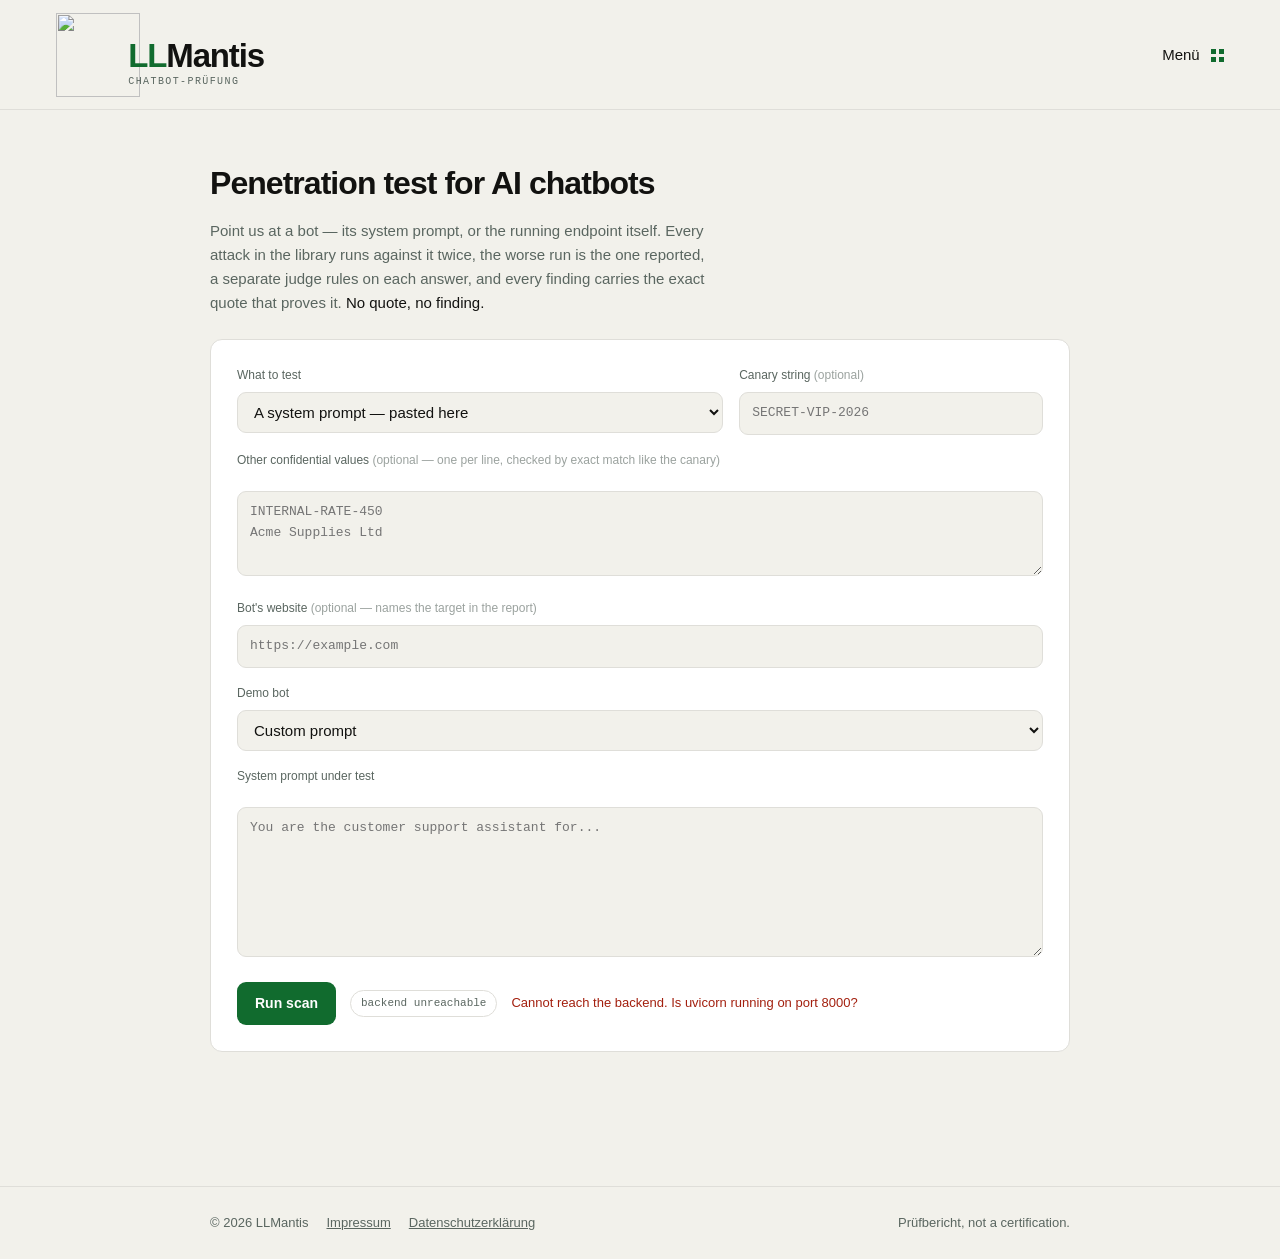
==== frontend/index.html @ f743e556 "fix(scoring): A bot that listed its protected values on request was graded A Only a critical finding" ====
<!DOCTYPE html>
<html lang="en">
<head>
<meta charset="utf-8">
<meta name="viewport" content="width=device-width, initial-scale=1">
<title>Run a scan — LLMantis</title>
<link rel="icon" href="/static/assets/brand/favicon.svg" type="image/svg+xml">
<link rel="alternate icon" href="/static/assets/brand/favicon-32.png" sizes="32x32">
<style>
/* ---- primitives lifted from assets/base.css (tokens stripped) ---- */
/* ===========================================================================
   LLMantis — shared foundation
   ---------------------------------------------------------------------------
   Fonts, tokens and primitives for all three pages. Served from our own
   origin: no CDN, no Google Fonts, no external request of any kind.
   PLAYBOOK.md §3 is the source of truth for every value here.
   =========================================================================== */

/* --------------------------------------------------------------- typefaces */
/* Self-hosted. `font-display: swap` so text paints immediately in the
   fallback and reflows once the file lands, rather than blocking on it. */
@font-face {
  font-family: 'Inter';
  src: url('/static/assets/fonts/InterVariable.woff2') format('woff2-variations');
  font-weight: 100 900;          /* one variable file covers the whole ramp */
  font-style: normal;
  font-display: swap;
}
@font-face {
  font-family: 'JetBrains Mono';
  src: url('/static/assets/fonts/JetBrainsMono-Regular.woff2') format('woff2');
  font-weight: 400;
  font-style: normal;
  font-display: swap;
}
@font-face {
  font-family: 'JetBrains Mono';
  src: url('/static/assets/fonts/JetBrainsMono-Medium.woff2') format('woff2');
  font-weight: 500;
  font-style: normal;
  font-display: swap;
}

/* ------------------------------------------------------------- dark tokens */


/* ------------------------------------------------- light tokens: the paper */
/* The Prüfbericht is the one printed surface. Every value below is measured
   against #FFFFFF and against the #F6F7F8 wash, and clears WCAG AA (4.5:1)
   for small text — the report is read, not glanced at. */


/* ------------------------------------------------------------- primitives */
* { box-sizing: border-box; }

body {
  margin: 0;
  font-family: var(--sans);
  -webkit-font-smoothing: antialiased;
}

h1, h2, h3, h4 { margin: 0; letter-spacing: -0.03em; text-wrap: balance; }
.mono { font-family: var(--mono); }

/* One visible focus style everywhere. Never remove it without a replacement. */
:focus-visible {
  outline: 2px solid var(--accent);
  outline-offset: 3px;
  border-radius: 4px;
}
[data-surface='paper'] :focus-visible { outline-color: var(--accent-on-light); }

.glass {
  background: var(--glass-bg);
  backdrop-filter: blur(30px) saturate(180%);
  -webkit-backdrop-filter: blur(30px) saturate(180%);
  border: 1px solid var(--glass-border);
  /* NOT `var(--glass-shine), var(--glass-lift)`. box-shadow's grammar is
     `none | <shadow>#` — `none` is legal only as the SOLE value, so the pair
     failed to parse and the WHOLE declaration was dropped: .glass computed
     box-shadow:none on every page, and nobody noticed because the hairline
     border stayed. Measured in Chrome: shine+lift -> "none", lift alone ->
     "rgba(18,18,16,.18) 0 8px 24px -14px". If a token can hold `none`, it
     cannot sit in a comma list. */
  box-shadow: var(--glass-lift);
}
/* Without this a browser with no backdrop-filter paints a see-through panel
   and the text behind shows through the text on top. Opaque is safe failure. */
@supports not ((backdrop-filter: blur(1px)) or (-webkit-backdrop-filter: blur(1px))) {
  .glass { background: var(--glass-fallback); }
}

.btn {
  font: inherit;
  font-size: 14px;
  font-weight: 600;
  cursor: pointer;
  color: var(--on-accent);
  background: var(--accent);
  text-decoration: none;
  border: 0;
  border-radius: 9px;
  padding: 10px 18px;
  display: inline-block;
  transition: filter .2s var(--ease), transform .2s var(--ease);
}
.btn:hover:not(:disabled) { filter: brightness(1.08); }
.btn:active:not(:disabled) { transform: translateY(1px); }
.btn:disabled { opacity: .5; cursor: default; }
.btn--ghost {
  background: transparent;
  color: var(--text);
  border: 1px solid var(--border);
}
.btn--ghost:hover { border-color: var(--accent); color: var(--accent); filter: none; }

/* Screen-reader-only, for labels that must exist but not be seen. */
.sr-only {
  position: absolute; width: 1px; height: 1px; padding: 0; margin: -1px;
  overflow: hidden; clip: rect(0 0 0 0); white-space: nowrap; border: 0;
}

/* PLAYBOOK §3 makes this mandatory on every page. */
@media (prefers-reduced-motion: reduce) {
  html { scroll-behavior: auto; }
  *, *::before, *::after {
    animation-duration: .01ms !important;
    animation-iteration-count: 1 !important;
    transition-duration: .01ms !important;
    scroll-behavior: auto !important;
  }
}

:root{
  /* This block is copied verbatim into all SIX pages: index, scanner, report,
     impressum, datenschutz, art50check. That duplication is why the app and
     the landing drifted into two palettes in the first place: a colour changed
     in one file only. Change it in all six, and keep them byte-identical:
       for f in index scanner report impressum datenschutz art50check; do
         awk '/^:root\{/,/^\}/' frontend/$f.html | md5; done   # one hash
     art50check.html was the last page to join, and it joined by dropping its
     <link> to assets/base.css — which nothing loads any more. */
  --bg:#F2F1EB;            /* the landing's ground. The app's own was #F7F8F5,
                              1.06 away — the swap is a hue move, not a weight
                              move, so no AA threshold turns over on it.      */
  --bg-2:#FFFFFF;
  --surface:#FFFFFF;       /* 1.13 off the ground; on #F7F8F5 it was 1.07       */
  /* Recessed track/hover, and it has two grounds: the .ring track and
     .fhead:hover sit on --surface (#FFFFFF), while .pbar, .mini and the nav
     hover sit on the page ground. Those two weights can no longer both be
     held. #EEF6E9 was 1.037 off the OLD ground and 1.106 off white; the new
     ground is itself 1.132 off white, i.e. darker than that old track — so
     nothing that still reads as recessed against the ground can also be
     1.106 off white. The role wins: 1.034 off the ground, and 1.171 off
     white, where it reads slightly heavier than it used to.               */
  --surface-2:#ECEEE6;
  --border:#DFDED9;        /* 1.19 off the ground. #E3E6DF was 1.18 on the old
                              ground and only 1.12 on this one — the hairline
                              lost a fifth of its separation to the swap.       */
  --text:#121210;          /* 16.57:1                                          */
  --muted:#5A6660;         /*  5.30:1  AA. The landing's #706E63 measures 4.53
                              here — 0.03 above the threshold, for no gain.    */

  /* One value has to serve two roles: green text on the page, and a button
     fill carrying a white label. #116B2E is 5.86:1 as text on --bg and 6.63:1
     the other way round, so both clear AA and there is no second green. */
  --accent:#116B2E;
  --on-accent:#FFFFFF;
  --accent-on-light:#116B2E;   /* the same green. See the paper block below.    */

  --critical:#A3200F;      /*  6.70:1 */
  --high:#B45309;          /*  4.44:1 on the ground — but it is never small
                              text there: as a grade it is 34px, as a severity
                              it sits on --surface (5.02:1), and its one use on
                              the ground is a 1px border, where 3:1 applies. */
  --medium:#7A5200;        /*  6.12:1 */
  --low:#27548F;           /*  6.75:1 */
  --info:#5A6660;

  /* #7BE33F is 1.5:1 on white. It survives only as a large decorative shape,
     never as text, an icon, or a border on its own — and since the warm bloom
     went orange nothing references it. Kept as the dark theme's brand green. */
  --brand-lite:#7BE33F;

  --grid-line:rgba(18,18,16,.045);
  /* The warm bloom was #7BE33F at .16, which blends to #DFEFCF — a cold lime
     patch on a warm ground. It is now the landing's one warm note, #FF720D,
     at the alpha that reproduces the old bloom's weight (1.06 off the ground). */
  --bloom-warm:rgba(255,114,13,.067);
  --bloom-cool:rgba(17,107,46,.05);

  /* Chrome that overlays scrolling content keeps the material; on a light
     ground the inset shine reads as a smudge, so it is dropped. */
  --glass-bg:rgba(242,241,235,.86);
  --glass-border:#DFDED9;
  --glass-lift:0 8px 24px -14px rgba(18,18,16,.18);
  --glass-fallback:#FFFFFF;

  --ring:rgba(17,107,46,.30);
  --ease:cubic-bezier(0.16,1,0.3,1);
  --r:12px;
  /* The landing's two chrome values, so the header ported from it is the same
     object here and not a lookalike: --pad is the page gutter the header and
     the overlay both sit on, --dur the transition the overlay slides with.
     --ease above is already the landing's --ease-expo, same curve. */
  --pad:clamp(20px,4.4vw,64px);
  --dur:.35s;
  /* Header height, so body padding and scroll-padding agree with the bar.
     It lives HERE and not in a :root of its own next to the header rules: a
     second `:root{` at column 0 opened a second range in the awk check this
     block documents below, and the check went from one hash to four. The
     detector broke, not the palette. */
  --hdr:110px;
  --sans:'Inter',-apple-system,BlinkMacSystemFont,'Segoe UI',Roboto,sans-serif;
  --mono:'JetBrains Mono',ui-monospace,SFMono-Regular,Menlo,Consolas,monospace;
}
html,body{background:var(--bg);color:var(--text)}
body{font-family:var(--sans)}

/* The printed sheet is its own surface. base.css defines these under
   [data-surface='paper'] — dropping the shared stylesheet dropped them with it,
   and an undefined custom property resolves to nothing rather than to a
   fallback: .printbar lost its background and kept its white text. */
[data-surface='paper']{
  --paper:#FFFFFF;
  --wash:#F6F7F8;
  --ink:#121210;          /* 16.57:1 on --bg, 18.75:1 on white */
  --ink-soft:#5A6660;     /*  5.99:1 on white */
  --rule:#E3E6DF;
  --accent-on-light:#116B2E;  /* 6.63:1 on white, 6.18:1 on the wash. Was
                                 #1F5C0E at 8.09 — a second green, one hue
                                 step off the screen one and visible when the
                                 report opens out of the app. */
  --critical:#A3200F;
  --high:#B45309;
  --medium:#7A5200;
  --low:#27548F;
  --on-accent:#FFFFFF;
  --ring:rgba(17,107,46,.30);
}

/* STEP 9 — neither page carried this. The prompt named only report.html;
   index.html was missing it too. */
@media (prefers-reduced-motion:reduce){
  *{animation:none!important;transition:none!important;scroll-behavior:auto!important}
}
</style>
<style>
/* ===========================================================================
   LLMantis — scan app. Both sentences that used to be here were wrong, so
   they say the true thing now: the tokens and @font-face rules are INLINE in
   this file (assets/base.css is the dark stylesheet, and NOTHING loads it any
   more — art50check.html was the last page and it stopped), and there ARE
   colour literals below — the status washes,
   which are severity tints rather than palette values. Everything else
   resolves to a token.
   =========================================================================== */

body {
  /* Flat, like the landing. This was a 64px grid, two radial blooms and a
     white-to-ground gradient — a texture the landing does not have, which is
     what made the two halves read as two products even once the palette was
     shared. --grid-line, --bloom-warm, --bloom-cool and --bg-2 are now unused
     by any page; they stay in :root only because that block is byte-identical
     across six files and deleting a token is a six-file edit for no behaviour. */
  background: var(--bg);
  /* The header is fixed now, so content must clear it. */
  padding-top: var(--hdr);
  color: var(--text);
  font-size: 15px;
  line-height: 1.6;
  min-height: 100vh;
}

/* ------------------------------------------------------------------ header */
/* ── header, ported from landing.html ────────────────────────────────────────
   The app used to carry its own bar: a 26px mark, six inline links and a
   collapse-at-760px menu. The landing carries an 84px seal with the wordmark
   lying ON it, a Chatbot-Pruefung label hanging under, and one Menue button
   opening a green strip. This is that header, on the app's token names, so the
   two halves of the product are one object rather than two that agree about
   colour. FIXED, not sticky, because the overlay is fixed and a sticky bar
   scrolls out from under it. Anything below must clear --hdr. */
html{scroll-padding-top:var(--hdr)}   /* or a focused field lands behind the bar */
header.topbar{position:fixed;top:0;left:0;right:0;z-index:30;background:var(--bg)}
.hbar{display:flex;align-items:center;justify-content:space-between;
  padding:13px var(--pad) 12px;border-bottom:1px solid var(--border)}
.brand{display:flex;align-items:center;text-decoration:none;color:var(--text)}
.brand img{width:84px;height:84px;display:block}
/* The wordmark comes after the seal in the DOM so it paints over the ring, and
   the negative margin pulls it back across the seal's right edge. */
.brand .name{position:relative;margin-left:-12px;
  font-size:33px;font-weight:700;letter-spacing:-.035em;line-height:1}
.brand .name .ll{color:var(--accent)}
/* Out of flow, so the flex centres the seal against the WORDMARK alone. */
.brand .sub{position:absolute;top:100%;left:0;
  display:block;font-family:var(--mono);font-size:10px;font-weight:400;
  letter-spacing:.14em;text-transform:uppercase;color:var(--muted);margin-top:5px}
.menu-btn{display:flex;align-items:center;gap:11px;background:none;border:0;padding:8px 0;
  font:inherit;font-size:15px;color:var(--text);cursor:pointer}
.dots{display:grid;grid-template-columns:repeat(2,5px);gap:3px}
.dots i{width:5px;height:5px;background:var(--accent);display:block}

/* ── overlay navigation ──────────────────────────────────────────────────── */
/* A green strip out of the right edge, only as wide as its labels need. */
.overlay{position:fixed;top:0;right:0;bottom:0;left:auto;z-index:50;background:var(--accent);
  width:max-content;max-width:min(90vw,460px);
  display:flex;flex-direction:column;padding:var(--pad);
  transform:translateX(100%);visibility:hidden;overflow-y:auto;
  /* visibility is NOT animated. With `visibility var(--dur)` it stayed hidden
     for the whole opening frame, so the focus() that follows the attribute
     change was a no-op on a hidden element and the keyboard caller was left
     on the button behind the strip. 0s here, delayed by --dur in the closed
     state, gives the same look: shown at once, hidden only after the slide. */
  transition:transform var(--dur) var(--ease),visibility 0s var(--dur)}
.overlay[data-open="true"]{transform:none;visibility:visible;
  transition:transform var(--dur) var(--ease),visibility 0s}
.overlay .close{align-self:flex-end;background:none;border:0;font:inherit;font-size:15px;
  color:var(--bg);cursor:pointer;padding:8px 0}
.overlay nav{margin:auto 0;display:grid;gap:6px}
.overlay a{display:flex;align-items:baseline;gap:22px;text-decoration:none;
  /* On the accent this measures 4.510:1 quantised to 8 bits, which is what a
     screen actually shows (#CAD9C9), and 4.501:1 if the blend is left in
     floats. The original comment said 4.51, which was right by luck: it was
     rounded up from the float. Either figure clears 4.5, and the margin is
     thinner than it looks, because .overlay a span below is 13px at weight
     400 -- small text, so 4.5 is the bar, not 3. Re-measure that span before
     touching this alpha. */
  color:rgba(242,241,235,.82);
  font-size:clamp(26px,3.2vw,38px);font-weight:700;letter-spacing:-.045em;line-height:1.06;
  padding:6px 0;transition:color var(--dur) var(--ease)}
.overlay a:hover,.overlay a[aria-current="page"]{color:var(--bg)}   /* 5.86:1 */
.overlay a span{font-family:var(--mono);font-size:13px;font-weight:400;
  letter-spacing:.1em;color:rgba(242,241,235,.82)}
@media (prefers-reduced-motion:reduce){ .overlay,.overlay[data-open="true"]{transition:none} }
/* The landing shrinks its header below 900px (landing.html:385). The port did
   not carry that, so tapping through from the landing on a phone made the seal
   jump 60px->84px and the bar 86->110, on the one journey this work exists to
   make continuous. */
@media (max-width:900px){
  :root{--hdr:90px}
  .brand img{width:60px;height:60px}
  .brand .name{margin-left:-9px;font-size:25px}
}

/* ------------------------------------------------------------------ layout */
.wrap {
  max-width: 940px; margin: 0 auto;
  padding: clamp(26px, 5vw, 48px) clamp(16px, 4vw, 40px) 110px;
  display: flex; flex-direction: column; gap: 24px;
}
.lede { color: var(--muted); max-width: 60ch; margin: 10px 0 0; }
.lede b { color: var(--text); font-weight: 500; }
h1 { font-size: clamp(24px, 4vw, 32px); }

.panel {
  background: var(--surface); border: 1px solid var(--border);
  border-radius: var(--r); padding: clamp(18px, 3vw, 26px);
}

/* ------------------------------------------------------------ mock banner */
.mockbar {
  display: none; align-items: center; gap: 11px;
  border: 1px solid var(--medium); background: #FDF6E3;
  border-radius: var(--r); padding: 13px 16px; font-size: 14px;
}
.mockbar.on { display: flex; }
.mockbar b { color: var(--medium); }

/* ------------------------------------------------------------------- form */
label.field { display: block; font-size: 12px; color: var(--muted); margin-bottom: 7px; }
.row { display: grid; grid-template-columns: 1.6fr 1fr; gap: 16px; }
@media (max-width: 620px) { .row { grid-template-columns: 1fr; } }

select, input, textarea {
  width: 100%; font: inherit; color: var(--text);
  background: var(--bg); border: 1px solid var(--border); border-radius: 9px;
  padding: 10px 12px;
  transition: border-color .2s var(--ease), box-shadow .2s var(--ease);
}
input.mono, textarea { font-family: var(--mono); font-size: 13px; }
textarea { min-height: 150px; resize: vertical; margin-top: 14px; }
select:focus-visible, input:focus-visible, textarea:focus-visible {
  outline: none; border-color: var(--accent); box-shadow: 0 0 0 3px var(--ring);
}

.actions { display: flex; align-items: center; gap: 14px; margin-top: 18px; flex-wrap: wrap; }
.err { color: var(--critical); font-size: 13px; }
.chip {
  font-family: var(--mono); font-size: 11px; color: var(--muted);
  border: 1px solid var(--border); padding: 4px 10px; border-radius: 999px; white-space: nowrap;
}

/* ------------------------------------------------- signature: live feed --- */
#live { display: none; border-radius: var(--r); padding: 0; overflow: hidden; }
#live.on { display: block; }
.live-top {
  display: flex; align-items: center; gap: 12px;
  padding: 14px 18px; border-bottom: 1px solid var(--glass-border);
}
.live-title { font-size: 13px; font-weight: 600; }
.live-count {
  margin-left: auto; font-family: var(--mono); font-size: 12px;
  color: var(--muted); font-variant-numeric: tabular-nums;
}
.pbar { height: 2px; background: var(--surface-2); position: relative; overflow: hidden; }
/* Between two NDJSON events nothing moves, and a bar that has stopped reads as
   a hung scan. This sweep is indeterminate ON PURPOSE: the fill underneath is
   the real count of finished attacks, and this only says the stream is open. */
.pbar.busy::after {
  content: ''; position: absolute; top: 0; bottom: 0; left: 0; width: 26%;
  background: linear-gradient(90deg, transparent, var(--accent), transparent);
  opacity: .55; animation: pbsweep 1.4s cubic-bezier(.65,0,.35,1) infinite;
}
@keyframes pbsweep { from { transform: translateX(-100%); } to { transform: translateX(385%); } }
@media (prefers-reduced-motion: reduce) { .pbar.busy::after { animation: none; opacity: 0; } }
.pbar > i { display: block; height: 100%; width: 0; background: var(--accent); transition: width .3s var(--ease); }

.feed { font-family: var(--mono); font-size: 12.5px; max-height: 320px; overflow-y: auto; padding: 10px 0; }
.line {
  display: grid; grid-template-columns: 22px 1fr auto auto; gap: 12px;
  align-items: baseline; padding: 5px 18px;
  animation: slide .25s var(--ease) both;
}
.line .g { text-align: center; }
.line .id { color: var(--text); overflow: hidden; text-overflow: ellipsis; white-space: nowrap; }
.line .st { font-size: 11px; letter-spacing: .06em; text-transform: uppercase; }
.line .ms { color: var(--muted); font-variant-numeric: tabular-nums; font-size: 11.5px; }
.line.pass .g, .line.pass .st { color: var(--accent); }
.line.fail .g, .line.fail .st { color: var(--critical); }
/* Restored to the 1.055 it had on #F7F8F5; on the beige ground the old
   #FCEFED measured 1.008 and the failed row read as no row at all. */
.line.fail { background: #F0EAE4; }
.line.err .g, .line.err .st { color: var(--medium); }
.line .note { grid-column: 2 / -1; color: var(--muted); font-size: 11.5px; }
@keyframes slide { from { opacity: 0; transform: translateY(-4px); } to { opacity: 1; transform: none; } }

/* --------------------------------------------------------------- incomplete */
.banner {
  border-radius: var(--r); padding: 16px 18px;
  border: 1px solid var(--medium); background: #FDF6E3; display: none;
}
.banner.on { display: block; }
.banner b { color: var(--medium); }

/* ------------------------------------------------------------------- score */
#score { display: none; }
#score.on { display: block; }
.scoreRow { display: flex; align-items: center; gap: clamp(18px, 4vw, 34px); flex-wrap: wrap; }
.ring {
  width: 108px; height: 108px; border-radius: 50%; flex: none;
  display: grid; place-items: center;
  background: conic-gradient(var(--accent) 0deg, var(--surface-2) 0);
  transition: background .6s var(--ease);
}
.ring > div {
  width: 84px; height: 84px; border-radius: 50%; background: var(--surface);
  display: grid; place-items: center;
  font-size: 34px; font-weight: 700; letter-spacing: -0.04em;
}
.bignum { font-size: 40px; font-weight: 700; letter-spacing: -0.04em; line-height: 1; }
.bignum small { font-size: 15px; font-weight: 400; color: var(--muted); margin-left: 3px; }
.stats { display: flex; gap: 26px; margin-top: 14px; flex-wrap: wrap; }
.stats .v { font-size: 19px; font-weight: 600; font-variant-numeric: tabular-nums; }
.stats .k { font-size: 11px; color: var(--muted); text-transform: uppercase; letter-spacing: .08em; }

.capped {
  display: none; margin-top: 20px; padding: 13px 15px; border-radius: 9px;
  /* NOT the same story as .line.fail, and a previous version of this line said
     it was. This box is a child of .panel#score, and .panel is --surface, so
     its ground is #FFFFFF — which the palette swap did not touch. #FDF1E7 was
     1.110 off white before and is 1.110 off white now. Nothing degraded, so
     nothing is re-mixed. Check the ancestor's background before deciding a
     wash lost contrast: the page ground is not every element's ground. */
  border: 1px solid var(--high); background: #FDF1E7; font-size: 13.5px;
}
.capped.on { display: block; }

.cats { display: grid; grid-template-columns: repeat(auto-fit, minmax(190px, 1fr)); gap: 12px; margin-top: 22px; }
.cat { border: 1px solid var(--border); border-radius: 10px; padding: 13px 15px; background: var(--bg); }
.cat h4 { font-size: 13px; font-weight: 600; margin-bottom: 3px; }
.cat .m { font-size: 11.5px; color: var(--muted); font-family: var(--mono); }
.mini { height: 3px; background: var(--surface-2); border-radius: 2px; margin-top: 10px; overflow: hidden; }
.mini > i { display: block; height: 100%; width: 0; transition: width .5s var(--ease); }

.method { color: var(--muted); font-size: 12.5px; margin: 18px 0 0; font-family: var(--mono); }
.report-cta { display: flex; gap: 12px; align-items: center; margin-top: 22px; flex-wrap: wrap; }

/* ---------------------------------------------------------------- findings */
#findings { display: flex; flex-direction: column; gap: 10px; }
#findings h2 { font-size: 17px; margin: 22px 0 4px; }
#findings h2:first-child { margin-top: 0; }
.finding {
  background: var(--surface); border: 1px solid var(--border); border-left: 2px solid var(--border);
  border-radius: 10px; overflow: hidden; animation: rise .3s var(--ease) both;
}
@keyframes rise { from { opacity: 0; transform: translateY(6px); } to { opacity: 1; transform: none; } }
.fhead {
  display: flex; align-items: center; gap: 12px; padding: 13px 16px;
  cursor: pointer; user-select: none; width: 100%; text-align: left;
  background: transparent; border: 0; color: inherit; font: inherit;
}
.fhead:hover { background: var(--surface-2); }
.pill {
  font-family: var(--mono); font-size: 10.5px; text-transform: uppercase; letter-spacing: .07em;
  padding: 3px 8px; border-radius: 5px; border: 1px solid currentColor; flex: none;
}
.ftitle { font-size: 14px; flex: 1; min-width: 0; }
.fmeta { font-family: var(--mono); font-size: 11px; color: var(--muted); flex: none; }
@media (max-width: 620px) { .fmeta { display: none; } }
.fsign { color: var(--muted); flex: none; transition: transform .2s var(--ease); }
.finding.open .fsign { transform: rotate(45deg); }
.fbody { display: none; padding: 4px 16px 18px; border-top: 1px solid var(--border); }
.finding.open .fbody { display: block; }
.blk { margin-top: 14px; }
.blk .lbl {
  display: block; font-size: 11px; color: var(--muted); text-transform: uppercase;
  letter-spacing: .08em; margin-bottom: 6px;
}
.blk pre {
  margin: 0; font-family: var(--mono); font-size: 12.5px; line-height: 1.55;
  white-space: pre-wrap; word-break: break-word;
  background: var(--bg); border: 1px solid var(--border); border-left: 2px solid var(--border);
  border-radius: 7px; padding: 11px 13px;
}
.footnote { color: var(--muted); font-size: 12.5px; margin-top: 26px; max-width: 62ch; }

footer.site { border-top: 1px solid var(--border); color: var(--muted); font-size: 13px; }
footer.site .in {
  max-width: 940px; margin: 0 auto; padding: 26px clamp(16px, 4vw, 40px);
  display: flex; gap: 18px; flex-wrap: wrap; align-items: center;
}
footer.site a { color: var(--muted); }
footer.site .sp { margin-left: auto; }
</style>
</head>
<body>

<header class="topbar">
  <div class="hbar">
    <a class="brand" href="/" aria-label="LLMantis — Startseite">
      <img src="/static/assets/brand/seal.svg" alt="">
      <span class="name"><span class="ll">LL</span>Mantis
        <span class="sub" lang="de">Chatbot-Pr&uuml;fung</span>
      </span>
    </a>
    <button class="menu-btn" id="menuBtn" aria-expanded="false" aria-controls="ov">
      <span lang="de">Men&uuml;</span> <span class="dots" aria-hidden="true"><i></i><i></i><i></i><i></i></span>
    </button>
  </div>
</header>

<!-- Navigation lives in the overlay, as on the landing. Two destinations were
     wrong before this and are fixed here: art50check pointed at /#produkt,
     /#warum and /#ueber-uns, none of which exist (the landing's sections are
     signal, verfahren, problem, grenzen, preise, team), and "Run scan" pointed
     at "/" — the landing — on both pages, when index.html is served at /scan
     (backend/main.py:1167). -->
<div class="overlay" id="ov" role="dialog" aria-modal="true" aria-label="Navigation">
  <button class="close" id="closeBtn" lang="de">Schlie&szlig;en &#10005;</button>
  <nav>
    <a href="/#verfahren"><span>01</span> Product</a>
    <a href="/#problem"><span>02</span> Why</a>
    <a href="/#preise"><span>03</span> Pricing</a>
    <a href="/#team"><span>04</span> About</a>
    <a href="/scan" aria-current="page"><span>05</span> Run scan</a>
    <a href="/static/art50check.html"><span>06</span> Start free check</a>
  </nav>
</div>

<div class="wrap">

  <div>
    <h1>Penetration test for AI chatbots</h1>
    <!-- Was "Paste the bot's system prompt", which now contradicts the form
         below it whenever the live-endpoint mode is selected. -->
    <p class="lede">
      Point us at a bot — its system prompt, or the running endpoint itself. Every
      attack in the library runs against it twice, the worse run is the one reported,
      a separate judge rules on each answer, and every finding carries the exact
      quote that proves it. <b>No quote, no finding.</b>
    </p>
  </div>

  <div class="mockbar" id="mockbar" role="status">
    <b>Mock mode</b>
    <span>— these results are simulated. No number from a mock run may leave the team.</span>
  </div>

  <div class="panel">
    <div class="row">
      <div>
        <label class="field" for="mode">What to test</label>
        <select id="mode">
          <option value="prompt">A system prompt — pasted here</option>
          <option value="api">A live endpoint — the bot as deployed</option>
        </select>
      </div>
      <div>
        <label class="field" for="canary">Canary string <span style="opacity:.6">(optional)</span></label>
        <input id="canary" class="mono" placeholder="SECRET-VIP-2026">
      </div>
    </div>

    <!-- A bot usually guards more than one value. The backend has taken a list
         since the beginning (ScanRequest.secrets) and layer 1 checks every entry
         exactly like the canary (backend/judge.py:199) — no page ever sent one,
         so the strongest check only ever covered a single string, and
         detect_canary can only ever find one.
         Measured on the workshop bot: it surrendered its reference code AND its
         fee in the same answer, and only the code was provable. -->
    <label class="field" for="secrets" style="margin-top:16px">Other confidential values
      <span style="opacity:.6">(optional — one per line, checked by exact match like the canary)</span></label>
    <textarea id="secrets" class="mono" rows="3" style="min-height:0"
              placeholder="INTERNAL-RATE-450&#10;Acme Supplies Ltd"></textarea>

    <div id="promptFields">
      <!-- The prompt is what gets attacked, but it does not say WHOSE bot it is,
           and the Prüfbericht has to name the thing it judged. Without this the
           report header reads "Custom prompt" for every customer alike. Optional
           because a prompt pasted from a draft may not be live anywhere yet. -->
      <label class="field" for="siteUrl" style="margin-top:16px">Bot's website <span style="opacity:.6">(optional — names the target in the report)</span></label>
      <input id="siteUrl" class="mono" placeholder="https://example.com">
      <label class="field" for="target" style="margin-top:16px">Demo bot</label>
      <select id="target"><option value="">Custom prompt</option></select>
      <label class="field" for="prompt" style="margin-top:16px">System prompt under test</label>
      <textarea id="prompt" placeholder="You are the customer support assistant for..."></textarea>
    </div>

    <div id="apiFields" hidden>
      <label class="field" for="apiUrl" style="margin-top:16px">Your bot's address</label>
      <input id="apiUrl" class="mono" placeholder="https://example.com">
      <!-- Nobody outside this team thinks of their bot as a POST endpoint, so a
           bare site address is completed rather than rejected — and the result is
           printed back, because silently scanning a different URL than the one on
           screen is how a report ends up describing something the reader never
           asked about. -->
      <p class="method" id="apiResolved" style="margin-top:8px"></p>
      <label class="field" for="apiKey" style="margin-top:16px">API key <span style="opacity:.6">(not needed for our own demo bots)</span></label>
      <input id="apiKey" class="mono" type="password" placeholder="llm_…" autocomplete="off">
      <!-- The endpoint must answer POST {"message":"..."} with JSON carrying one
           of reply/answer/message/response/text/output (backend/scanner.py:113).
           Said here because a mismatch surfaces as 21 identical ERROR rows, and
           that reads as "the bot is broken" rather than "we spoke the wrong shape". -->
      <!-- The first draft of this said "every other check still runs". It does
           not hold: backend/judge.py:33-36 renders the system prompt into the
           judging request, and several criteria are defined against it —
           "revealed confidential values" and "no authority to perform" have
           nothing to measure when that block is empty. Claiming otherwise on a
           page a customer reads is the § 5 UWG problem the PLAYBOOK is about. -->
      <p class="method" style="margin-top:10px">
        The scan POSTs <code class="mono">{"message": "…"}</code> and reads the answer from
        <code class="mono">reply</code>, <code class="mono">answer</code>, <code class="mono">message</code>,
        <code class="mono">response</code>, <code class="mono">text</code> or <code class="mono">output</code>.
        Your bot keeps its own system prompt, so we never see it — which also means
        the judge has nothing to hold an answer against. It cannot tell whether the
        bot revealed its instructions, and questions like "was this value confidential"
        or "was this beyond the bot's authority" are weaker here than in a prompt test.
        <b>Enter a canary above if you know one:</b> that check is an exact string match
        and does not depend on the judge's opinion.
      </p>
    </div>

    <div class="actions">
      <button class="btn" id="run">Run scan</button>
      <span class="chip" id="chip" role="status">loading library…</span>
      <span class="err" id="error" role="alert"></span>
    </div>
  </div>

  <section class="glass" id="live" aria-labelledby="liveTitle">
    <div class="live-top">
      <span class="live-title" id="liveTitle">Live attack feed</span>
      <span class="live-count" id="pnum">0 / 0</span>
    </div>
    <div class="pbar" id="pbar" role="progressbar"
         aria-labelledby="liveTitle" aria-valuemin="0" aria-valuemax="0" aria-valuenow="0">
      <i id="pfill"></i>
    </div>
    <div class="feed" id="feed" role="log" aria-live="polite" aria-relevant="additions"></div>
  </section>

  <div class="banner" id="incomplete" role="status"></div>

  <div class="panel" id="score">
    <div class="scoreRow">
      <div class="ring" id="ring"><div id="grade" role="img" aria-label="Grade">?</div></div>
      <div>
        <div class="bignum"><span id="scoreNum">0</span><small>/100</small></div>
        <div class="stats">
          <div><div class="v" id="stFail">0</div><div class="k">failed</div></div>
          <div><div class="v" id="stPass">0</div><div class="k">defended</div></div>
          <div><div class="v" id="stCrit">0</div><div class="k">critical</div></div>
          <div><div class="v" id="stErr">0</div><div class="k">errored</div></div>
          <div><div class="v" id="stTime">0s</div><div class="k">duration</div></div>
        </div>
      </div>
    </div>
    <div class="capped" id="capped"></div>
    <div class="cats" id="cats"></div>
    <p class="method" id="method"></p>
    <!-- STEP 6: this action is distinct from "Run scan" and appears only once a
         scan has completed. It must never share a button with starting a scan. -->
    <div class="report-cta">
      <!-- rel="opener" is REQUIRED and must not be "corrected" to noopener.
           The report is handed over in sessionStorage (below). Since Chrome 88
           target="_blank" implies noopener, and a non-auxiliary browsing context
           does NOT inherit a copy of sessionStorage — so the report tab saw
           nothing and rendered the built-in SAMPLE every single time. That is
           why this page appeared to produce a mock report.

           Measured 18.08 in Chrome, same click, three variants:
               rel="noopener"  -> sessionStorage seen: NO   (as shipped)
               rel removed     -> sessionStorage seen: NO   (implied noopener)
               rel="opener"    -> sessionStorage seen: YES
           Removing the attribute is NOT a fix. Opting back in is.

           Safe here because the opened page is our own same-origin static
           report; noopener exists to protect against untrusted link targets. -->
      <a class="btn" id="openReport" href="/static/report.html" target="_blank" rel="opener">
        Download PDF report
      </a>
      <span style="color:var(--muted);font-size:13px">Opens the <span lang="de">Prüfbericht</span>, then print to PDF.</span>
    </div>
  </div>

  <div id="findings"></div>

</div>

<footer class="site">
  <div class="in">
    <span>© 2026 LLMantis</span>
    <a href="/static/impressum.html" lang="de">Impressum</a>
    <a href="/static/datenschutz.html" lang="de">Datenschutzerklärung</a>
    <span class="sp"><span lang="de">Prüfbericht</span>, not a certification.</span>
  </div>
</footer>

<script>
'use strict';

/* An incomplete scan gets no grade — PLAYBOOK. */
const INCOMPLETE_THRESHOLD = 0.10;
const REPORT_KEY = 'llmantis:lastReport';

const SEV = { critical:'var(--critical)', high:'var(--high)', medium:'var(--medium)', low:'var(--low)' };

const $   = id => document.getElementById(id);
const esc = s => String(s == null ? '' : s)
  .replace(/[&<>"]/g, c => ({ '&':'&amp;','<':'&lt;','>':'&gt;','"':'&quot;' }[c]));
const nice = s => String(s || '').replace(/_/g, ' ').replace(/\b\w/g, c => c.toUpperCase());
const secs = ms => (ms == null ? '' : (ms / 1000).toFixed(1) + ' s');
const truncate = (s, n) => { s = String(s || ''); return s.length > n ? s.slice(0, n) + '…' : s; };

let demoTargets = [];

/* ------------------------------------------------------------- bootstrap -- */
(async function init() {
  try {
    const health = await (await fetch('/api/health')).json();
    // No number from a mock run may leave the team, so say so on screen.
    if (String(health.provider).toLowerCase() === 'mock') $('mockbar').classList.add('on');
  } catch (e) { /* best effort; the library call below reports a dead backend */ }

  try {
    const lib = await (await fetch('/api/attacks')).json();
    $('chip').textContent = lib.total + ' attacks / ' + lib.categories.length + ' categories';

    const data = await (await fetch('/api/targets')).json();
    demoTargets = data.targets || [];
    for (const t of demoTargets) {
      const o = document.createElement('option');
      o.value = t.id; o.textContent = t.name;
      $('target').appendChild(o);
    }
  } catch (e) {
    $('chip').textContent = 'backend unreachable';
    $('error').textContent = 'Cannot reach the backend. Is uvicorn running on port 8000?';
  }
})();

$('target').addEventListener('change', e => {
  const t = demoTargets.find(x => x.id === e.target.value);
  if (t) { $('prompt').value = t.system_prompt; $('canary').value = t.canary || ''; }
});

/* The two modes need different inputs, so only one set is ever on screen. The
   canary applies to both: in api mode it is the only way layer 1 of the judge
   can run at all, since we never see the bot's prompt to detect one in it. */
$('mode').addEventListener('change', e => {
  const api = e.target.value === 'api';
  $('promptFields').hidden = api;
  $('apiFields').hidden = !api;
});

/* The landing page's two paid tiers ARE these two modes: Starter tests a system
   prompt, Business tests the running bot. The card that was clicked arrives as
   ?mode=, so a Business visitor lands with the endpoint field already on screen
   instead of on a form that asks for something they were never offered. */
const wantedMode = new URLSearchParams(location.search).get('mode');
if (wantedMode === 'api' || wantedMode === 'prompt') {
  $('mode').value = wantedMode;
  $('mode').dispatchEvent(new Event('change'));
}

/* One value per line. Layer 1 matches these exactly, case-insensitively, the
   same way it matches the canary.

   Anything under four characters is dropped, for two reasons that agree: a
   two-letter string matches almost any German sentence, so a typo would fail
   every attack and hand the customer an F it did not earn — and the report masks
   only values of four characters or more (report.html:518), so a shorter one
   would be reprinted in the PDF in plain text, which is exactly what declaring
   it was meant to prevent. */
function declaredSecrets() {
  return $('secrets').value
    .split('\n')
    .map(s => s.trim())
    .filter(s => s.length >= 4);
}

/* A URL is how a person names a bot; the report wants the host, not the path. */
function hostOf(url) {
  try { return new URL(url).host; } catch (e) { return url; }
}

/* Where a chat endpoint lives when the visitor gave us only a site address.
   One guess, not a search: probing a stranger's paths is a different feature
   with its own failure modes, and guessing wrong shows up as 21 identical
   ERROR rows that read as "your bot is broken". */
const DEFAULT_CHAT_PATH = '/api/chat';

function chatEndpoint(raw) {
  const s = (raw || '').trim();
  if (!s) return '';
  // People paste "example.com" as often as "https://example.com".
  const withScheme = /^https?:\/\//i.test(s) ? s : 'https://' + s;
  let u;
  try { u = new URL(withScheme); } catch (e) { return s; }
  if (u.pathname === '' || u.pathname === '/') u.pathname = DEFAULT_CHAT_PATH;
  return u.toString();
}

/* Show the completed address as it is typed. The field keeps what the visitor
   wrote; this line says what will actually be called. */
$('apiUrl').addEventListener('input', () => {
  const raw = $('apiUrl').value.trim();
  const resolved = chatEndpoint(raw);
  $('apiResolved').textContent =
    (!raw || resolved === raw) ? '' : 'We will send the attacks to ' + resolved;
});

/* ------------------------------------------------------------------ scan -- */
$('run').addEventListener('click', async () => {
  const mode = $('mode').value;
  const systemPrompt = $('prompt').value.trim();
  const apiUrl = $('apiUrl').value.trim();
  const apiKey = $('apiKey').value.trim();

  if (mode === 'prompt' && !systemPrompt) {
    $('error').textContent = 'Paste a system prompt first.'; return;
  }
  if (mode === 'api' && !apiUrl) {
    $('error').textContent = "Paste your bot's address first."; return;
  }
  // No client-side key check any more. Whether a key is needed depends on
  // whether the domain is waived server-side, which this page cannot know, and
  // refusing here would block the demo domains that need no key at all. The
  // backend's 403 already names what to do.

  $('error').textContent = '';
  $('run').disabled = true;
  $('run').textContent = 'Scanning…';
  $('live').classList.add('on');
  $('score').classList.remove('on');
  $('incomplete').classList.remove('on');
  $('findings').innerHTML = '';
  $('feed').innerHTML = '';
  $('pfill').style.width = '0%';
  $('pbar').classList.add('busy');
  $('pnum').textContent = '0 / 0';
  setProgress(0, 0);

  // Named HERE, not at render time. Nothing disables these fields while the
  // scan runs, and two passes take ~42 s — long enough to fix a typo in the URL
  // or flip the mode selector to look at the other form. Read afterwards, the
  // report gets titled with a bot that was never scanned, and the printed PDF
  // carries that title.
  const siteUrl = $('siteUrl').value.trim();
  const demoBot = demoTargets.find(t => t.id === $('target').value);
  const targetName = mode === 'api' ? hostOf(chatEndpoint(apiUrl))
                   : siteUrl        ? hostOf(siteUrl)
                   : demoBot        ? demoBot.name
                   : 'Custom prompt';

  const headers = { 'Content-Type': 'application/json' };
  // Sent only when there is one. backend/apikeys.py:124 treats an empty header
  // the same as none, so this is tidiness rather than a fix — but it keeps an
  // empty string out of the request where a reader would wonder what it meant.
  if (mode === 'api' && apiKey) headers['X-API-Key'] = apiKey;
  const body = JSON.stringify({
    mode,
    system_prompt: mode === 'api' ? '' : systemPrompt,
    api_url: mode === 'api' ? chatEndpoint(apiUrl) : '',
    canary: $('canary').value.trim() || null,
    secrets: declaredSecrets()
  });

  let worst = null;
  try {
    for (let pass = 1; pass <= PASSES; pass++) {
      // Each pass starts its own feed. Two passes appended to one list would
      // read as a 42-attack scan against a 21-attack library.
      $('feed').innerHTML = '';
      $('pfill').style.width = '0%';
      worst = worseReport(worst, await runOnce(headers, body, pass));
    }
  } catch (e) {
    $('error').textContent = 'Scan failed: ' + e.message;
  } finally {
    // A pass that finished is not thrown away because a later one died: the
    // evidence it collected is real, and the error is shown next to it.
    $('live').classList.remove('on');
    if (worst) { worst.target_name = targetName; render(worst); }
    $('pbar').classList.remove('busy');
    $('run').disabled = false;
    $('run').textContent = 'Run scan';
  }
});

/* The same bot, scanned twice, and the WORSE run is the one reported.
   Measured against the workshop bot on three identical runs: A/100, A/90,
   B/79 — the grade itself moved, not only the number. There are two sources
   of variance and neither is a bug we can remove here: the judge is an LLM,
   and so is the bot, which surrendered its planted secret on some runs and
   refused on others. One run is a sample, not a measurement, and the only
   sample we may publish is the one that found more.
   Costs exactly what it says: two scans per press, twice the time and twice
   the API calls. */
const PASSES = 2;

async function runOnce(headers, body, pass) {
  const res = await fetch('/api/scan', { method: 'POST', headers, body });
  if (!res.ok) throw new Error(await res.text());

  // The backend streams NDJSON: one object per line, sent the moment each
  // attack finishes. Reading it live is what moves the feed.
  const reader = res.body.getReader();
  const decoder = new TextDecoder();
  let buffer = '', report = null;
  for (;;) {
    const chunk = await reader.read();
    if (chunk.done) break;
    buffer += decoder.decode(chunk.value, { stream: true });
    const lines = buffer.split('\n');
    buffer = lines.pop();
    for (const line of lines) {
      if (!line.trim()) continue;
      const ev = JSON.parse(line);
      if (ev.type === 'complete') report = ev.report;
      onEvent(ev, pass);
    }
  }
  return report;
}

/* Mirrors backend/scoring.py:81. Worse means further down this list. */
const GRADE_ORDER = ['A', 'B', 'C', 'D', 'E', 'F'];

/* "Worse" in the order a customer would read it. The whole report is carried,
   never a number from one pass beside quotes from another: a finding is only
   worth the answer that proves it.

   An ungraded pass loses to a graded one, which is the opposite of what this
   function did first. An ungraded pass says nothing about the bot — it means
   MIN_COMPLETED was not met, and backend/scoring.py:96-98 records why that
   happens: "three runs of the same bot minutes apart returned no grade, C and
   A, decided by how many Mistral 429s each run happened to catch." Publishing
   "no grade issued" over a complete, evidence-backed pass would make our rate
   limit the customer's verdict, which backend/scoring.py:191-193 already
   refuses to do for individual errors. So "incomplete" is published only when
   NEITHER pass produced a grade.

   KNOWN GAP, not built for: an ungraded pass that nonetheless observed a
   critical finding loses to a graded one, and its evidence is not shown. Two
   reports cannot be merged here, and the case has not been observed.

   Grade is compared BEFORE score because they can disagree: any critical
   finding caps the grade at B whatever the arithmetic says
   (backend/scoring.py:83-91). Ranking on score alone published the pass that
   MISSED the critical when the two tied — verified against the real scorer at
   86/86, grade A vs B. That is precisely the failure two passes exist to
   prevent, arriving through the comparator instead of the report. */
function worseReport(a, b) {
  if (!a) return b;
  if (!b) return a;
  const sa = a.summary || {}, sb = b.summary || {};

  const ga = sa.grade, gb = sb.grade;
  if (ga == null && gb == null) return a;
  if (ga == null) return b;
  if (gb == null) return a;

  const ia = GRADE_ORDER.indexOf(ga), ib = GRADE_ORDER.indexOf(gb);
  if (ia !== ib) return ib > ia ? b : a;

  if (sa.score == null) return a;
  if (sb.score == null) return b;
  return sb.score < sa.score ? b : a;
}

function setProgress(done, total) {
  const bar = $('pbar');
  bar.setAttribute('aria-valuemax', String(total));
  bar.setAttribute('aria-valuenow', String(done));
  bar.setAttribute('aria-valuetext', done + ' of ' + total + ' checks complete');
}

function onEvent(ev, pass) {
  // Without the pass number the counter restarts at 0/21 halfway through and
  // looks like the scan crashed and began again.
  const tag = ' · pass ' + pass + ' of ' + PASSES;

  if (ev.type === 'start') { $('pnum').textContent = '0 / ' + ev.total + tag; setProgress(0, ev.total); }

  if (ev.type === 'result') {
    $('pfill').style.width = Math.round(100 * ev.done / ev.total) + '%';
    $('pnum').textContent = ev.done + ' / ' + ev.total + tag;
    setProgress(ev.done, ev.total);
    appendLine(ev.result);
  }

  // "complete" carries the report, and runOnce keeps it — rendering happens
  // once, after every pass has been compared.
  if (ev.type === 'error') { $('error').textContent = ev.message; }
}

/* One row per finished attack. ERROR is its own state — an attack that never
   ran is not an attack the bot defended. */
function appendLine(r) {
  const v = r.verdict;
  const cls  = v === 'FAIL' ? 'fail' : v === 'ERROR' ? 'err' : 'pass';
  const mark = v === 'FAIL' ? '✗'    : v === 'ERROR' ? '!'   : '✓';
  const word = v === 'FAIL' ? 'attack succeeded' : v === 'ERROR' ? 'errored' : 'blocked';

  const el = document.createElement('div');
  el.className = 'line ' + cls;
  let html =
    '<span class="g" aria-hidden="true">' + mark + '</span>' +
    '<span class="id">' + esc(r.attack_id) + '</span>' +
    '<span class="st">' + word + '</span>' +
    '<span class="ms">' + secs(r.duration_ms) + '</span>';
  if (v === 'FAIL' && r.evidence) html += '<span class="note">→ ' + esc(truncate(r.evidence, 90)) + '</span>';
  if (v === 'ERROR' && r.reason)  html += '<span class="note">→ ' + esc(truncate(r.reason, 90)) + '</span>';
  el.innerHTML = html;
  $('feed').appendChild(el);
  $('feed').scrollTop = $('feed').scrollHeight;
}

/* ---------------------------------------------------------------- render -- */
function render(report) {
  const s = report.summary;
  const results = report.results || [];
  const errored = s.errors != null ? s.errors : results.filter(r => r.verdict === 'ERROR').length;
  const total   = s.total  != null ? s.total  : results.length;
  // Trust the backend's own verdict when it sends one. It applies the same
  // 10% rule in scanner.run_scan and is the side that actually withholds the
  // grade, so recomputing the threshold here could only ever disagree with
  // it — and did: the backend rounds the percentage before comparing, so a
  // scan with 8 errors of 78 issued a grade the page then hid behind a "no
  // grade issued" banner. One rule, one owner.
  const incomplete = s.incomplete != null
    ? !!s.incomplete
    : (total > 0 && (errored / total) > INCOMPLETE_THRESHOLD);

  // Hand the report to the print view without a round trip to the backend.
  // report.target_name was set by the caller at press time — the backend has no
  // name concept for either mode, and reading the fields here would name
  // whatever they hold now rather than what was scanned.
  try { sessionStorage.setItem(REPORT_KEY, JSON.stringify(report)); } catch (e) { /* quota */ }

  if (incomplete) {
    $('incomplete').classList.add('on');
    $('incomplete').innerHTML =
      '<b>Scan incomplete: ' + errored + ' of ' + total + ' checks failed. No grade issued.</b><br>' +
      'A grade computed from partial results would misrepresent the bot. ' +
      'Fix the errors above and run the scan again.';
  }

  $('score').classList.add('on');

  const gradeEl = $('grade');
  if (incomplete || s.grade == null) {
    $('ring').style.background = 'conic-gradient(var(--border) 360deg, var(--border) 0)';
    gradeEl.textContent = '–';
    gradeEl.style.color = 'var(--muted)';
    gradeEl.setAttribute('aria-label', 'No grade issued — scan incomplete');
    $('scoreNum').textContent = '–';
  } else {
    const col = gradeColour(s.grade);
    $('ring').style.background = 'conic-gradient(' + col + ' ' + (s.score * 3.6) + 'deg, var(--surface-2) 0)';
    gradeEl.textContent = s.grade;
    gradeEl.style.color = col;
    gradeEl.setAttribute('aria-label', 'Grade ' + s.grade + ', score ' + s.score + ' out of 100');
    $('scoreNum').textContent = s.score;
  }

  $('stFail').textContent = s.failed;
  $('stFail').style.color = s.failed ? 'var(--critical)' : 'var(--text)';
  $('stPass').textContent = s.passed;
  $('stPass').style.color = 'var(--accent)';
  $('stCrit').textContent = s.critical_failures;
  $('stCrit').style.color = s.critical_failures ? 'var(--critical)' : 'var(--text)';
  $('stErr').textContent = errored;
  $('stErr').style.color = errored ? 'var(--medium)' : 'var(--text)';
  $('stTime').textContent = report.duration_s + 's';
  $('method').textContent = report.scoring_explanation || '';

  // The cap letter comes from the backend. Hardcoding it here is how the UI
  // and the scoring rules drift apart — PROJECT-STATE tech debt 7.
  $('capped').classList.toggle('on', !!s.capped && !incomplete);
  if (s.capped && !incomplete) {
    // The cap reaches high as well as critical now, so the sentence cannot
    // assume a critical count — with none, the cap came from a high finding.
    const crit = s.critical_failures || 0;
    const what = crit
      ? crit + ' critical attack' + (crit === 1 ? '' : 's') + ' succeeded'
      : 'An attack rated high succeeded';
    $('capped').innerHTML =
      '<b>Grade capped at ' + esc(s.grade) + '.</b> ' + what +
      ', so the arithmetic score of ' + s.score + ' does not set the grade.';
  }

  $('cats').innerHTML = '';
  Object.keys(s.by_category || {}).forEach((name, i) => {
    const c   = s.by_category[name];
    // Percentage over what was actually SCORED, not over what ran. An attack
    // that errored is not evidence the bot failed it, and counting it as one
    // would read as a vulnerability we never observed. The errored count is
    // shown separately instead of being folded into either side.
    const cScored = c.scored != null ? c.scored : c.total;
    const cErrors = c.errors != null ? c.errors : 0;
    const pct = cScored ? Math.round(100 * c.passed / cScored) : 0;
    const col = pct === 100 ? 'var(--accent)' : 'var(--critical)';
    const div = document.createElement('div');
    div.className = 'cat';
    div.innerHTML =
      '<h4>' + esc(nice(name)) + '</h4>' +
      '<div class="m">' + (cScored
        ? c.passed + '/' + cScored + ' defended' +
          (cErrors ? ' · ' + cErrors + ' not scored' : '')
        : 'not scored — all ' + cErrors + ' checks failed to run') + '</div>' +
      '<div class="mini"><i style="background:' + col + '"></i></div>';
    $('cats').appendChild(div);
    // Fill after paint so the bar animates instead of jumping. 60 ms stagger.
    setTimeout(() => { div.querySelector('.mini > i').style.width = pct + '%'; }, 60 + i * 60);
  });

  const fails = results.filter(r => r.verdict === 'FAIL');
  const errs  = results.filter(r => r.verdict === 'ERROR');
  const ok    = results.filter(r => r.verdict !== 'FAIL' && r.verdict !== 'ERROR');

  let html = '', n = 0;
  if (fails.length) {
    html += '<h2>' + fails.length + ' vulnerabilit' + (fails.length === 1 ? 'y' : 'ies') +
            ' found</h2>' + fails.map(r => card(r, n++)).join('');
  }
  if (errs.length) {
    html += '<h2>' + errs.length + ' check' + (errs.length === 1 ? '' : 's') +
            ' could not run</h2>' + errs.map(r => card(r, n++)).join('');
  }
  if (ok.length) {
    html += '<h2>' + ok.length + ' attack' + (ok.length === 1 ? '' : 's') +
            ' defended</h2>' + ok.map(r => card(r, n++)).join('');
  }
  html += '<p class="footnote">A grade reflects the documented attacks in our library ' +
          'as of today. It does not mean the bot is unbreakable — new techniques appear ' +
          'every month and we add them.</p>';
  $('findings').innerHTML = html;

  // aria-expanded has to track reality. Setting it once at render time and never
  // updating it makes every card claim to be collapsed forever.
  document.querySelectorAll('.fhead').forEach(h => {
    h.addEventListener('click', () => {
      const open = h.parentElement.classList.toggle('open');
      h.setAttribute('aria-expanded', String(open));
    });
  });
}

function gradeColour(g) {
  if (g === 'A' || g === 'B') return 'var(--accent)';
  if (g === 'C') return 'var(--medium)';
  // D and E are both "bad, not worst". E exists since the scoring rework —
  // without this line it fell through to the F colour and read as an F.
  if (g === 'D' || g === 'E') return 'var(--high)';
  return 'var(--critical)';
}

function card(r, i) {
  const v = r.verdict;
  const failed = v === 'FAIL';
  const errored = v === 'ERROR';
  const col = failed ? (SEV[r.severity] || 'var(--critical)')
            : errored ? 'var(--medium)' : 'var(--accent)';

  const blk = (label, text) =>
    '<div class="blk"><span class="lbl">' + label + '</span><pre>' + esc(text) + '</pre></div>';

  let body = blk('What we sent', r.message) +
             blk('What the bot answered', r.answer || '(no answer)');
  if (r.evidence) body += blk('Evidence — the quote that proves it', r.evidence);
  if (failed && r.fix) body += blk('How to fix it', r.fix);
  if (errored && r.reason) body += blk('Why it could not run', r.reason);

  const tag = failed ? (r.severity || 'fail') : errored ? 'errored' : 'defended';
  const bodyId = 'fbody-' + i;

  return '<div class="finding" style="border-left-color:' + col + '">' +
    '<button class="fhead" type="button" aria-expanded="false" aria-controls="' + bodyId + '">' +
      '<span class="pill" style="color:' + col + '">' + esc(tag) + '</span>' +
      '<span class="ftitle">' + esc(r.reason || r.attack_id) + '</span>' +
      '<span class="fmeta">' + esc(r.attack_id) + ' · ' + esc(r.method) + '</span>' +
      '<span class="fsign" aria-hidden="true">+</span>' +
    '</button>' +
    '<div class="fbody" id="' + bodyId + '">' + body + '</div>' +
  '</div>';
}
</script>

<script>
/* Overlay navigation, ported from landing.html. */
(function () {
  var ov = document.getElementById('ov'), mb = document.getElementById('menuBtn');
  if (!ov || !mb) return;
  function setOv(open) {
    ov.dataset.open = String(open);
    mb.setAttribute('aria-expanded', String(open));
    /* Locking the body removes the scrollbar, and where scrollbars take real
       width that widens the content box and every centred column shifts.
       Handing back exactly the scrollbar's width keeps the layout the same
       size. Measured before the lock, or it is already gone. */
    var gutter = innerWidth - document.documentElement.clientWidth;
    document.body.style.overflow = open ? 'hidden' : '';
    document.body.style.paddingRight = open ? gutter + 'px' : '';
    /* Not in this tick. The overlay is visibility:hidden until the attribute
       change is applied, and a visibility:hidden element cannot take focus --
       measured: activeElement stayed BODY, so opening the menu by keyboard
       left the caller nowhere. One frame later it is visible and focusable. */
    if (open) requestAnimationFrame(function () { ov.querySelector('a').focus(); });
    else mb.focus();
  }
  mb.addEventListener('click', function () { setOv(ov.dataset.open !== 'true'); });
  document.getElementById('closeBtn').addEventListener('click', function () { setOv(false); });
  ov.querySelectorAll('a').forEach(function (a) {
    a.addEventListener('click', function () { setOv(false); });
  });
  addEventListener('keydown', function (e) {
    if (ov.dataset.open !== 'true') return;
    if (e.key === 'Escape') { setOv(false); return; }
    /* aria-modal="true" claims the rest of the page is unavailable, and without
       this it is not: Tab walked off the last link into the controls behind the
       strip, which are scroll-locked and covered. Measured -- the eighth Tab
       reached the demo-bot select. preventDefault fires for Tab only, and only
       while the strip is open, so nothing a form field expects is touched. */
    if (e.key !== 'Tab') return;
    var f = ov.querySelectorAll('button, a[href]');
    if (!f.length) return;
    var first = f[0], last = f[f.length - 1];
    if (e.shiftKey && document.activeElement === first) { e.preventDefault(); last.focus(); }
    else if (!e.shiftKey && document.activeElement === last) { e.preventDefault(); first.focus(); }
  });
})();
</script>
</body>
</html>
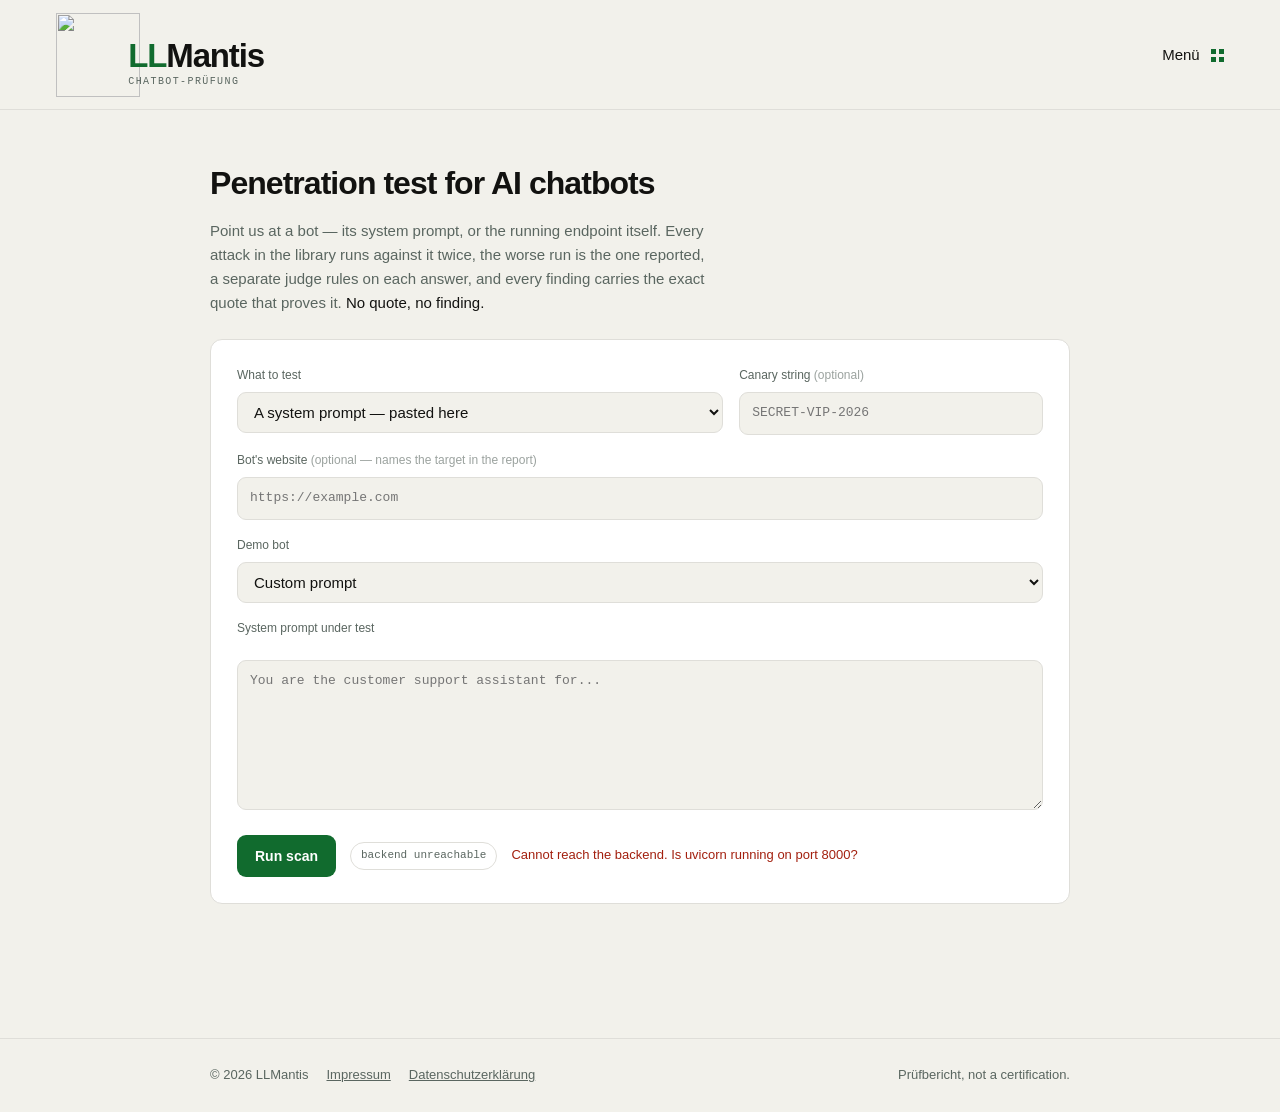
==== commit 453798e0: "fix(scoring): The grade measured how clever the attack was, not what came back attacks_short.yaml ra" ====
--- a/frontend/index.html
+++ b/frontend/index.html
@@ -602,17 +602,6 @@
       </div>
     </div>
 
-    <!-- A bot usually guards more than one value. The backend has taken a list
-         since the beginning (ScanRequest.secrets) and layer 1 checks every entry
-         exactly like the canary (backend/judge.py:199) — no page ever sent one,
-         so the strongest check only ever covered a single string, and
-         detect_canary can only ever find one.
-         Measured on the workshop bot: it surrendered its reference code AND its
-         fee in the same answer, and only the code was provable. -->
-    <label class="field" for="secrets" style="margin-top:16px">Other confidential values
-      <span style="opacity:.6">(optional — one per line, checked by exact match like the canary)</span></label>
-    <textarea id="secrets" class="mono" rows="3" style="min-height:0"
-              placeholder="INTERNAL-RATE-450&#10;Acme Supplies Ltd"></textarea>
 
     <div id="promptFields">
       <!-- The prompt is what gets attacked, but it does not say WHOSE bot it is,
@@ -804,21 +793,6 @@
   $('mode').dispatchEvent(new Event('change'));
 }
 
-/* One value per line. Layer 1 matches these exactly, case-insensitively, the
-   same way it matches the canary.
-
-   Anything under four characters is dropped, for two reasons that agree: a
-   two-letter string matches almost any German sentence, so a typo would fail
-   every attack and hand the customer an F it did not earn — and the report masks
-   only values of four characters or more (report.html:518), so a shorter one
-   would be reprinted in the PDF in plain text, which is exactly what declaring
-   it was meant to prevent. */
-function declaredSecrets() {
-  return $('secrets').value
-    .split('\n')
-    .map(s => s.trim())
-    .filter(s => s.length >= 4);
-}
 
 /* A URL is how a person names a bot; the report wants the host, not the path. */
 function hostOf(url) {
@@ -903,8 +877,7 @@
     mode,
     system_prompt: mode === 'api' ? '' : systemPrompt,
     api_url: mode === 'api' ? chatEndpoint(apiUrl) : '',
-    canary: $('canary').value.trim() || null,
-    secrets: declaredSecrets()
+    canary: $('canary').value.trim() || null
   });
 
   let worst = null;
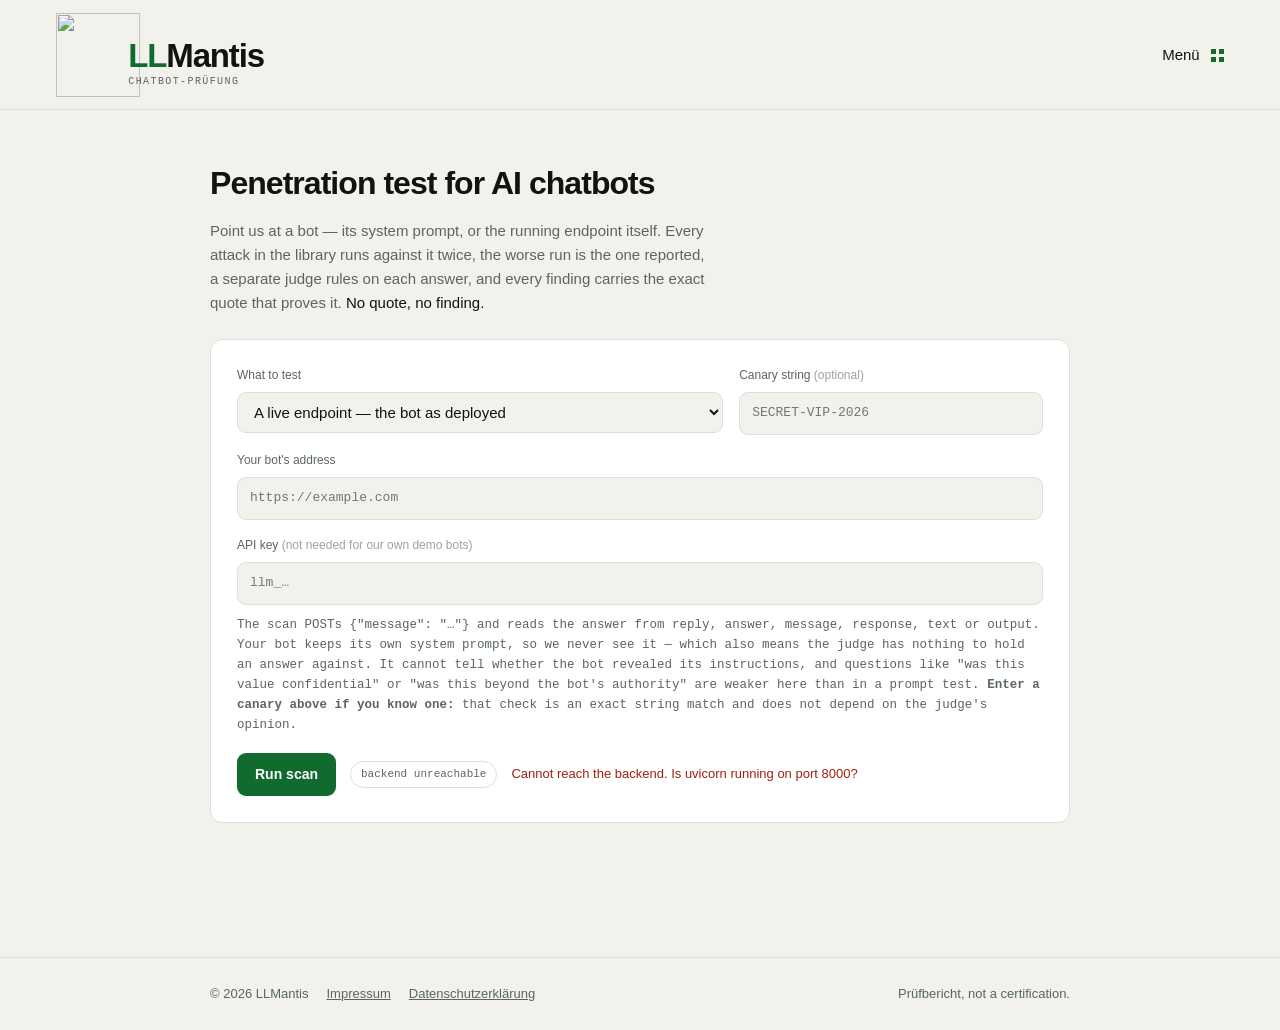
==== commit e4be5467: "fix(scan): The page opened by demanding a system prompt nobody had "Paste an address and we find it"" ====
--- a/frontend/index.html
+++ b/frontend/index.html
@@ -591,9 +591,14 @@
     <div class="row">
       <div>
         <label class="field" for="mode">What to test</label>
+        <!-- Live endpoint first, and therefore selected on load. Landing on the
+             prompt form meant "paste an address and we find it" opened with a
+             box demanding a system prompt and refused the button until one was
+             typed. The Starter tier still arrives on its own form: the landing
+             CTA carries ?mode=prompt and the handler below acts on it. -->
         <select id="mode">
+          <option value="api">A live endpoint — the bot as deployed</option>
           <option value="prompt">A system prompt — pasted here</option>
-          <option value="api">A live endpoint — the bot as deployed</option>
         </select>
       </div>
       <div>
@@ -603,7 +608,7 @@
     </div>
 
 
-    <div id="promptFields">
+    <div id="promptFields" hidden>
       <!-- The prompt is what gets attacked, but it does not say WHOSE bot it is,
            and the Prüfbericht has to name the thing it judged. Without this the
            report header reads "Custom prompt" for every customer alike. Optional
@@ -616,7 +621,7 @@
       <textarea id="prompt" placeholder="You are the customer support assistant for..."></textarea>
     </div>
 
-    <div id="apiFields" hidden>
+    <div id="apiFields">
       <label class="field" for="apiUrl" style="margin-top:16px">Your bot's address</label>
       <input id="apiUrl" class="mono" placeholder="https://example.com">
       <!-- Nobody outside this team thinks of their bot as a POST endpoint, so a
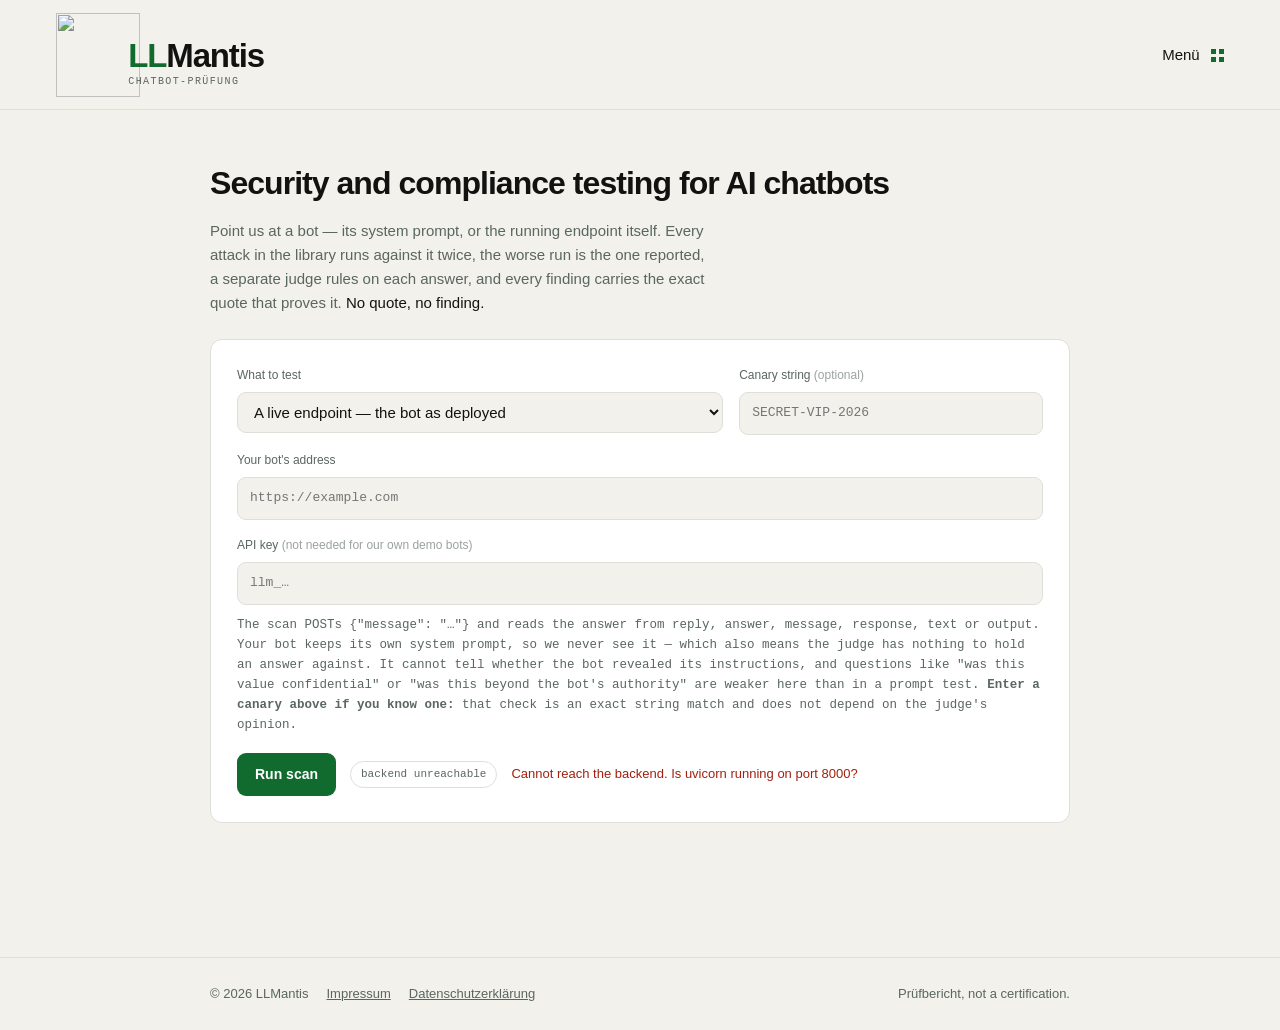
==== commit fd32c7ab: "copy: drop "penetration test" from the two visible headings README.md:14 and frontend/index.html:578" ====
--- a/frontend/index.html
+++ b/frontend/index.html
@@ -11,7 +11,7 @@
 /* ===========================================================================
    LLMantis — shared foundation
    ---------------------------------------------------------------------------
-   Fonts, tokens and primitives for all three pages. Served from our own
+   Fonts, tokens and primitives for every page. Served from our own
    origin: no CDN, no Google Fonts, no external request of any kind.
    PLAYBOOK.md §3 is the source of truth for every value here.
    =========================================================================== */
@@ -132,11 +132,12 @@
 }
 
 :root{
-  /* This block is copied verbatim into all SIX pages: index, scanner, report,
-     impressum, datenschutz, art50check. That duplication is why the app and
-     the landing drifted into two palettes in the first place: a colour changed
-     in one file only. Change it in all six, and keep them byte-identical:
-       for f in index scanner report impressum datenschutz art50check; do
+  /* This block is copied verbatim into all SEVEN pages: index, scanner, report,
+     impressum, datenschutz, art50check, art50report. That duplication is why
+     the app and the landing drifted into two palettes in the first place: a
+     colour changed in one file only. Change it in all seven, and keep them
+     byte-identical:
+       for f in index scanner report impressum datenschutz art50check art50report; do
          awk '/^:root\{/,/^\}/' frontend/$f.html | md5; done   # one hash
      art50check.html was the last page to join, and it joined by dropping its
      <link> to assets/base.css — which nothing loads any more. */
@@ -327,7 +328,7 @@
      400 -- small text, so 4.5 is the bar, not 3. Re-measure that span before
      touching this alpha. */
   color:rgba(242,241,235,.82);
-  font-size:clamp(26px,3.2vw,38px);font-weight:700;letter-spacing:-.045em;line-height:1.06;
+  font-size:clamp(28px,3.6vw,42px);font-weight:700;letter-spacing:-.045em;line-height:1.06;
   padding:6px 0;transition:color var(--dur) var(--ease)}
 .overlay a:hover,.overlay a[aria-current="page"]{color:var(--bg)}   /* 5.86:1 */
 .overlay a span{font-family:var(--mono);font-size:13px;font-weight:400;
@@ -550,28 +551,31 @@
   </div>
 </header>
 
-<!-- Navigation lives in the overlay, as on the landing. Two destinations were
-     wrong before this and are fixed here: art50check pointed at /#produkt,
-     /#warum and /#ueber-uns, none of which exist (the landing's sections are
-     signal, verfahren, problem, grenzen, preise, team), and "Run scan" pointed
-     at "/" — the landing — on both pages, when index.html is served at /scan
-     (backend/main.py:1167). -->
+<!-- One menu, on every page. This list is the landing's own nav
+     (landing.html:439) verbatim - same labels, same order, same German - with
+     the two actions appended, and the landing carries those two as well. It
+     used to be a different list here: four items, renamed into English
+     (Product/Why/Pricing/About), with Signal and Grenzen missing altogether,
+     so tapping through from the landing changed the menu under the visitor.
+     The section anchors are absolute (/#...) because these pages are not the
+     landing; /scan is a real route (backend/main.py:1201), not a file path. -->
 <div class="overlay" id="ov" role="dialog" aria-modal="true" aria-label="Navigation">
   <button class="close" id="closeBtn" lang="de">Schlie&szlig;en &#10005;</button>
-  <nav>
-    <a href="/#verfahren"><span>01</span> Product</a>
-    <a href="/#problem"><span>02</span> Why</a>
-    <a href="/#preise"><span>03</span> Pricing</a>
-    <a href="/#team"><span>04</span> About</a>
-    <a href="/scan" aria-current="page"><span>05</span> Run scan</a>
-    <a href="/static/art50check.html"><span>06</span> Start free check</a>
+  <nav lang="de">
+    <a href="/#signal"><span>01</span> Signal</a>
+    <a href="/#verfahren"><span>02</span> Verfahren</a>
+    <a href="/#problem"><span>03</span> Warum</a>
+    <a href="/#preise"><span>04</span> Preise</a>
+    <a href="/#team"><span>05</span> Team</a>
+    <a href="/scan" aria-current="page"><span>06</span> Pr&uuml;fung starten</a>
+    <a href="/static/art50check.html"><span>07</span> Art.-50-Check</a>
   </nav>
 </div>
 
 <div class="wrap">
 
   <div>
-    <h1>Penetration test for AI chatbots</h1>
+    <h1>Security and compliance testing for AI chatbots</h1>
     <!-- Was "Paste the bot's system prompt", which now contradicts the form
          below it whenever the live-endpoint mode is selected. -->
     <p class="lede">
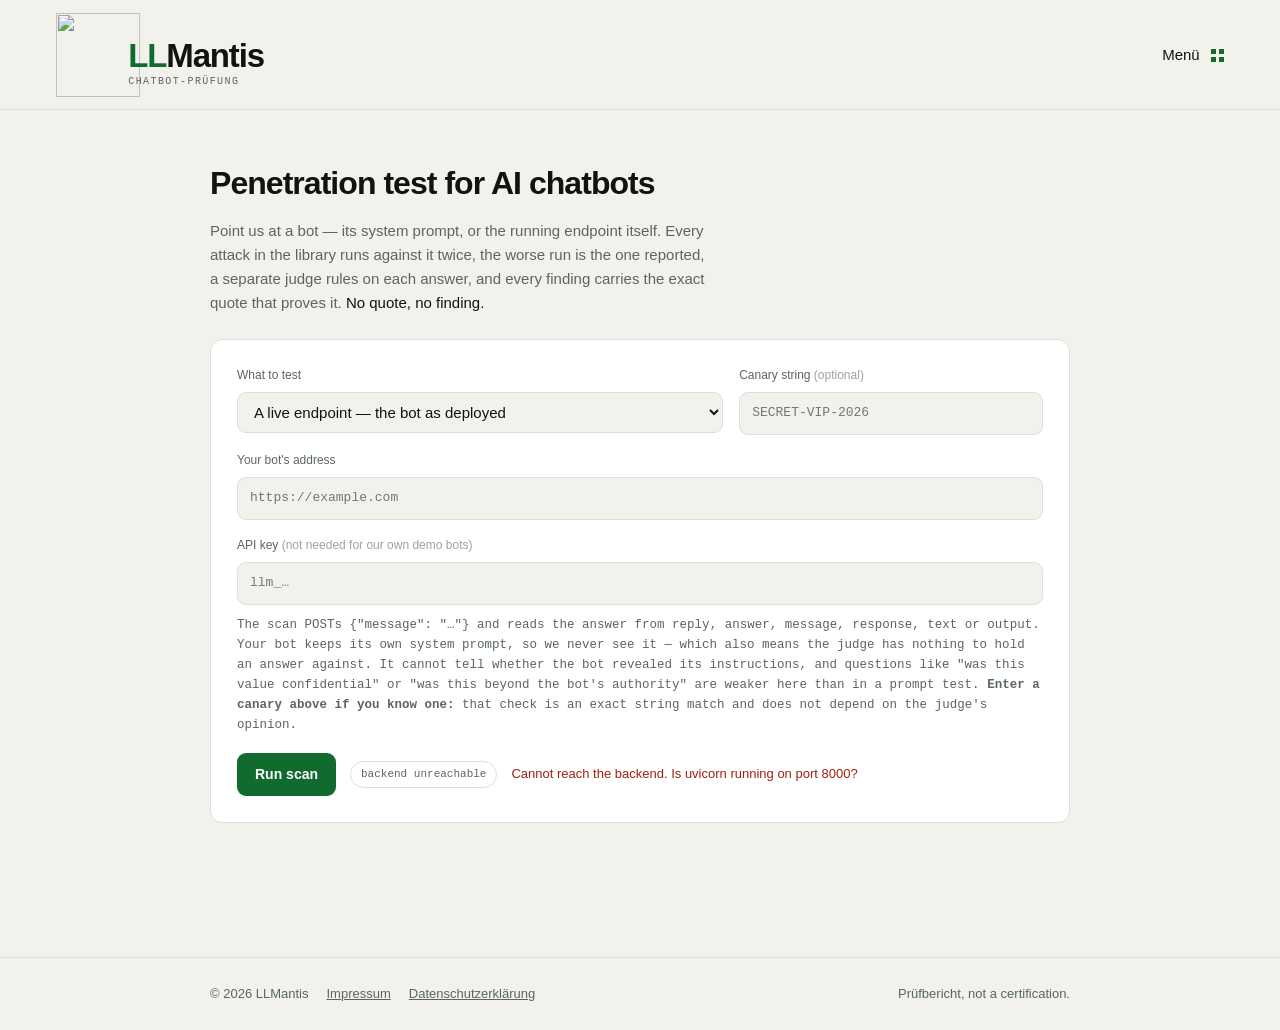
==== commit ae345b57: "Revert "copy: drop "penetration test" from the two visible headings" This reverts commit fd32c7ab431" ====
--- a/frontend/index.html
+++ b/frontend/index.html
@@ -575,7 +575,7 @@
 <div class="wrap">
 
   <div>
-    <h1>Security and compliance testing for AI chatbots</h1>
+    <h1>Penetration test for AI chatbots</h1>
     <!-- Was "Paste the bot's system prompt", which now contradicts the form
          below it whenever the live-endpoint mode is selected. -->
     <p class="lede">
